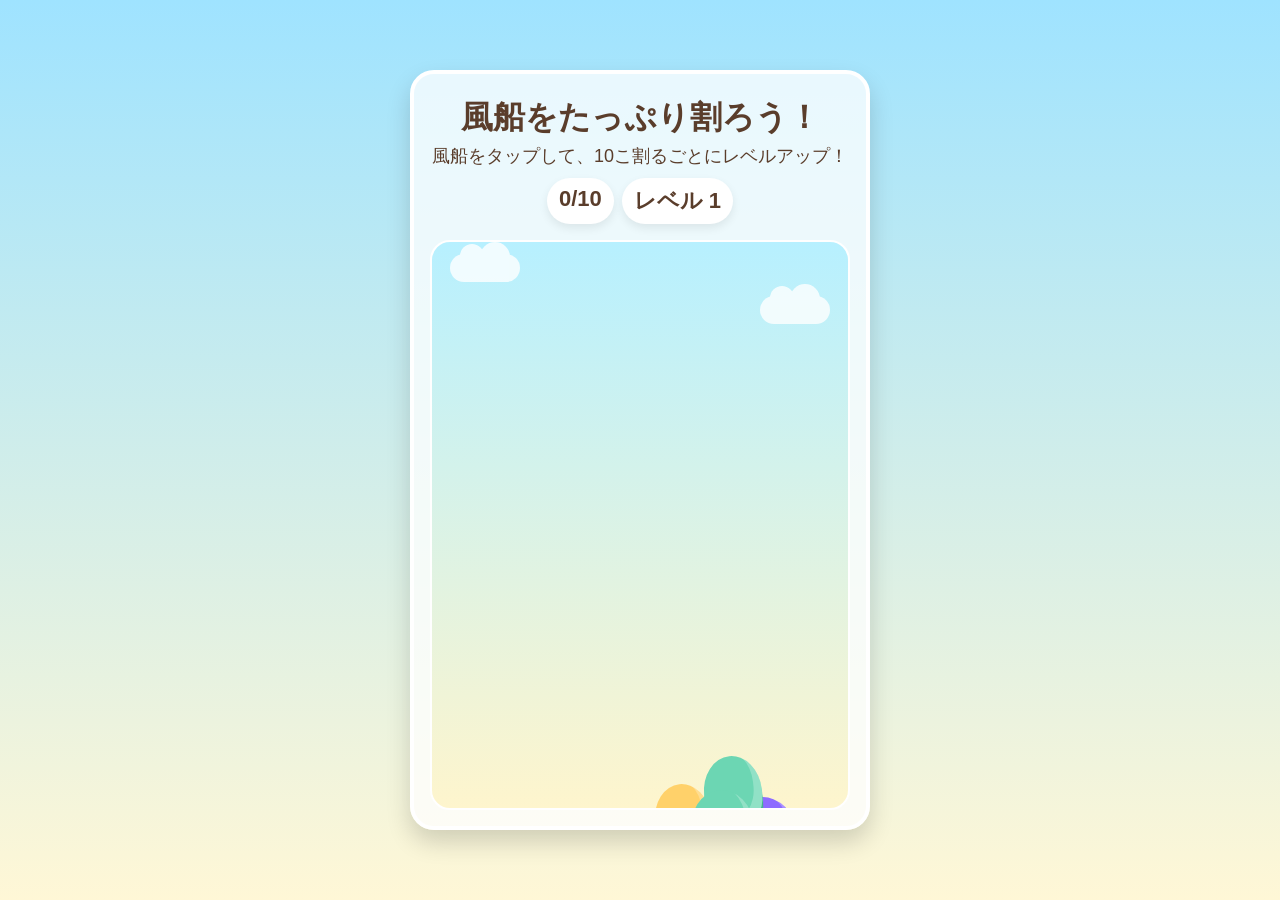
==== index.html @ bd90413d "Release v1.0" ====
<!DOCTYPE html>
<html lang="ja">
  <head>
    <meta charset="UTF-8" />
    <meta name="viewport" content="width=device-width, initial-scale=1.0, maximum-scale=1.0, user-scalable=no" />
    <title>ふわふわ風船ゲーム</title>
    <style>
      :root {
        --bg: #fff7d6;
        --sky: #9fe3ff;
        --balloon: #ff6b6b;
        --balloon-shadow: #ff4d4d;
        --text: #5a3d2b;
      }

      * {
        box-sizing: border-box;
        -webkit-tap-highlight-color: transparent;
      }

      body {
        margin: 0;
        font-family: "Yomogi", "Comic Sans MS", "Trebuchet MS", sans-serif;
        background: linear-gradient(180deg, var(--sky) 0%, var(--bg) 100%);
        color: var(--text);
        min-height: 100vh;
        display: flex;
        justify-content: center;
        align-items: center;
        padding: 16px;
        touch-action: manipulation;
        user-select: none;
      }

      .game {
        width: min(100%, 460px);
        height: min(92vh, 760px);
        background: rgba(255, 255, 255, 0.75);
        border: 4px solid #fff;
        border-radius: 24px;
        box-shadow: 0 12px 24px rgba(0, 0, 0, 0.16);
        padding: 16px;
        display: flex;
        flex-direction: column;
        position: relative;
        overflow: hidden;
      }

      .header {
        text-align: center;
      }

      .header h1 {
        margin: 6px 0 4px;
        font-size: clamp(24px, 5vw, 32px);
      }

      .header p {
        margin: 0;
        font-size: clamp(14px, 3.5vw, 18px);
      }

      .hud {
        display: flex;
        justify-content: center;
        gap: 8px;
        flex-wrap: wrap;
        margin: 10px 0 8px;
      }

      .badge {
        font-size: clamp(16px, 3.8vw, 22px);
        font-weight: 700;
        background: #fff;
        border-radius: 999px;
        padding: 8px 12px;
        display: inline-block;
        box-shadow: 0 4px 10px rgba(0, 0, 0, 0.08);
      }

      .stage {
        flex: 1;
        position: relative;
        border-radius: 20px;
        overflow: hidden;
        background: linear-gradient(180deg, #b7f0ff 0%, #fef5cd 100%);
        margin-top: 8px;
        border: 2px solid #fff;
      }

      .cloud {
        position: absolute;
        top: 12px;
        width: 70px;
        height: 28px;
        background: white;
        border-radius: 999px;
        opacity: 0.8;
      }

      .cloud::before,
      .cloud::after {
        content: "";
        position: absolute;
        background: white;
        border-radius: 50%;
      }

      .cloud::before {
        width: 24px;
        height: 24px;
        left: 10px;
        top: -10px;
      }

      .cloud::after {
        width: 30px;
        height: 30px;
        right: 10px;
        top: -12px;
      }

      .cloud.left {
        left: 18px;
      }

      .cloud.right {
        right: 18px;
        top: 54px;
      }

      .balloon {
        position: absolute;
        width: clamp(56px, 14vw, 90px);
        height: clamp(72px, 18vw, 112px);
        border: none;
        background: transparent;
        padding: 0;
        cursor: pointer;
        transition: transform 0.15s ease;
        animation: bob 1.8s ease-in-out infinite;
        will-change: transform;
        touch-action: manipulation;
        -webkit-tap-highlight-color: transparent;
        user-select: none;
      }

      .balloon span {
        pointer-events: none;
      }

      .balloon:active {
        transform: scale(0.94);
      }

      .balloon .body {
        position: absolute;
        inset: 0;
        background: var(--balloon);
        border-radius: 50% 50% 45% 45%;
        box-shadow: inset -8px -8px 0 rgba(255, 255, 255, 0.25), 0 8px 0 var(--balloon-shadow);
        transform: rotate(-6deg);
      }

      .balloon .tail {
        position: absolute;
        left: 50%;
        bottom: -8px;
        width: 4px;
        height: 26px;
        background: #d45b5b;
        transform: translateX(-50%);
      }

      .balloon .knot {
        position: absolute;
        left: 50%;
        bottom: -16px;
        width: 12px;
        height: 12px;
        background: #d45b5b;
        border-radius: 50%;
        transform: translateX(-50%);
      }

      .balloon.popped {
        animation: none;
        pointer-events: none;
      }

      .balloon.popped .body {
        background: #ffd4d4;
        box-shadow: inset 0 0 0 rgba(255, 255, 255, 0.25);
        transform: scale(0.8) rotate(12deg);
      }

      .balloon.popped .tail,
      .balloon.popped .knot {
        opacity: 0;
      }

      .stars {
        position: absolute;
        inset: 0;
        pointer-events: none;
        z-index: 3;
      }

      .star {
        position: absolute;
        width: 10px;
        height: 10px;
        background: #ffd54f;
        clip-path: polygon(50% 0%, 61% 35%, 100% 50%, 61% 65%, 50% 100%, 39% 65%, 0% 50%, 39% 35%);
        animation: burst 0.7s ease-out forwards;
        opacity: 0;
        box-shadow: 0 0 10px #ffd54f;
      }

      .level-notice {
        position: absolute;
        top: 12px;
        left: 50%;
        transform: translateX(-50%);
        padding: 8px 14px;
        border-radius: 999px;
        background: rgba(255, 255, 255, 0.95);
        border: 3px solid #ff9f1c;
        color: #5a3d2b;
        font-weight: 700;
        opacity: 0;
        pointer-events: none;
        transition: opacity 0.25s ease;
        z-index: 4;
      }

      .level-notice.show {
        opacity: 1;
      }

      .ghost-overlay {
        position: absolute;
        inset: 0;
        background: rgba(0, 0, 0, 0.5);
        display: flex;
        justify-content: center;
        align-items: center;
        opacity: 0;
        pointer-events: none;
        transition: opacity 0.25s ease;
        z-index: 5;
      }

      .ghost-overlay.show {
        opacity: 1;
      }

      .ghost-icon {
        font-size: clamp(80px, 18vw, 160px);
        filter: drop-shadow(0 0 20px rgba(255, 255, 255, 0.85));
      }

      .gameover-overlay {
        position: absolute;
        inset: 0;
        background: rgba(0, 0, 0, 0.7);
        display: flex;
        justify-content: center;
        align-items: center;
        opacity: 0;
        pointer-events: none;
        transition: opacity 0.25s ease;
        z-index: 6;
      }

      .gameover-overlay.show {
        opacity: 1;
        pointer-events: all;
      }

      .gameover-box {
        background: #fff;
        border-radius: 24px;
        box-shadow: 0 10px 24px rgba(0, 0, 0, 0.18);
        padding: 24px 28px;
        text-align: center;
        max-width: 280px;
        animation: popIn 0.35s ease-out;
      }

      .gameover-box h2 {
        margin: 0 0 10px;
        font-size: clamp(24px, 5vw, 30px);
      }

      .gameover-box p {
        margin: 0 0 18px;
        font-size: clamp(16px, 3.5vw, 18px);
      }

      .gameover-overlay.show .gameover-box {
        animation: pulseGlow 1s ease-in-out infinite alternate;
      }

      @keyframes popIn {
        from { transform: scale(0.8); opacity: 0; }
        to { transform: scale(1); opacity: 1; }
      }

      @keyframes pulseGlow {
        from { box-shadow: 0 10px 24px rgba(0, 0, 0, 0.18); }
        to { box-shadow: 0 14px 34px rgba(255, 120, 120, 0.35); }
      }

      .gameover-box h2 {
        margin: 0 0 10px;
        font-size: clamp(24px, 5vw, 30px);
      }

      .gameover-box p {
        margin: 0 0 18px;
        font-size: clamp(16px, 3.5vw, 18px);
      }

      .balloon {
        z-index: 2;
      }

      @keyframes bob {
        0%, 100% { transform: translateY(0px); }
        50% { transform: translateY(-8px); }
      }

      @keyframes burst {
        0% { opacity: 1; transform: scale(0.4) translate(0, 0); }
        100% { opacity: 0; transform: scale(1.2) translate(var(--x), var(--y)); }
      }

      @media (max-width: 480px) {
        .game {
          height: 100vh;
          border-radius: 0;
          border-width: 0;
          padding: 12px;
        }

        .stage {
          border-radius: 16px;
        }
      }
    </style>
  </head>
  <body>
    <div class="game">
      <div class="header">
        <h1>風船をたっぷり割ろう！</h1>
        <p>風船をタップして、10こ割るごとにレベルアップ！</p>
        <div class="hud">
          <div class="badge" id="counter">0/10</div>
          <div class="badge" id="level">レベル 1</div>
        </div>
      </div>

      <div class="stage" id="stage">
        <div class="cloud left"></div>
        <div class="cloud right"></div>
        <div class="stars" id="stars"></div>
        <div class="ghost-overlay" id="ghostOverlay">
          <div class="ghost-icon">👻</div>
        </div>
        <div class="gameover-overlay" id="gameoverOverlay">
          <div class="gameover-box">
            <h2>残念！</h2>
            <p>またチャレンジしてね★</p>
            <button class="retry" id="retry">最初から</button>
          </div>
        </div>
        <div class="level-notice" id="levelNotice">レベルアップ！</div>
      </div>
    </div>

    <script>
      const stage = document.getElementById("stage");
      const starsBox = document.getElementById("stars");
      const counter = document.getElementById("counter");
      const levelDisplay = document.getElementById("level");
      const levelNotice = document.getElementById("levelNotice");
      const ghostOverlay = document.getElementById("ghostOverlay");
      const gameoverOverlay = document.getElementById("gameoverOverlay");
      const retryButton = document.getElementById("retry");

      const popGoal = 10;
      let poppedCount = 0;
      let ghostPops = 0;
      let level = 1;
      let balloons = [];
      let animationFrameId = null;
      let lastTime = 0;
      let gameOver = false;
      let audioContext = null;
      const balloonColors = [
        { body: "#ff6b6b", shadow: "#ff4d4d", tail: "#d45b5b" },
        { body: "#6ec1ff", shadow: "#4a9fe7", tail: "#397acc" },
        { body: "#ffd16a", shadow: "#f4b749", tail: "#d8972d" },
        { body: "#8d6cff", shadow: "#744be6", tail: "#5d38b4" },
        { body: "#6cd6b3", shadow: "#44b48f", tail: "#2a8b74" },
        { body: "#ff91d3", shadow: "#f56fb6", tail: "#d34b8d" },
        { body: "#333333", shadow: "#000000", tail: "#333333", ghost: true },
      ];

      function showLevelNotice(text) {
        levelNotice.textContent = text;
        levelNotice.classList.add("show");
        clearTimeout(levelNotice.timeoutId);
        levelNotice.timeoutId = setTimeout(() => {
          levelNotice.classList.remove("show");
        }, 900);
      }

      function createBalloon() {
        const button = document.createElement("button");
        button.className = "balloon";
        button.type = "button";

        const size = 56 + Math.random() * 34;
        const stageWidth = Math.max(120, stage.clientWidth - 24);
        const x = 8 + Math.random() * Math.max(1, stageWidth - size - 16);
        const y = stage.clientHeight + 20 + Math.random() * 60;
        const speed = 70 + (level - 1) * 18 + Math.random() * 10;
        const color = balloonColors[Math.floor(Math.random() * balloonColors.length)];

        button.style.left = `${x}px`;
        button.style.top = `${y}px`;
        button.style.width = `${size}px`;
        button.style.height = `${size * 1.25}px`;
        button.innerHTML = `<span class="body"></span><span class="tail"></span><span class="knot"></span>`;

        const body = button.querySelector(".body");
        const tail = button.querySelector(".tail");
        const knot = button.querySelector(".knot");
        if (body) {
          body.style.background = color.body;
          body.style.boxShadow = `inset -8px -8px 0 rgba(255, 255, 255, 0.25), 0 8px 0 ${color.shadow}`;
        }
        if (tail) {
          tail.style.background = color.tail;
        }
        if (knot) {
          knot.style.background = color.tail;
        }

        const popHandler = (event) => {
          event.preventDefault();
          event.stopPropagation();
          popBalloon(button, Boolean(color.ghost));
        };

        button.addEventListener("pointerdown", popHandler, { passive: false });

        balloons.push({ element: button, y, speed, size });
        stage.appendChild(button);
      }

      function removeBalloon(button) {
        balloons = balloons.filter((item) => item.element !== button);
      }

      function showGhostOverlay() {
        ghostOverlay.classList.add("show");
        clearTimeout(ghostOverlay.timeoutId);
        ghostOverlay.timeoutId = setTimeout(() => {
          ghostOverlay.classList.remove("show");
        }, 900);
      }

      function showGameOver() {
        gameOver = true;
        gameoverOverlay.classList.add("show");
        playGameOverMusic().catch(() => {
          console.warn("Game over audio failed to play.");
        });
      }

      function hideGameOver() {
        gameOver = false;
        gameoverOverlay.classList.remove("show");
      }

      function popBalloon(button, isGhost) {
        if (gameOver || button.classList.contains("popped")) return;

        button.classList.add("popped");
        poppedCount += 1;
        counter.textContent = `${poppedCount}/${popGoal}`;

        if (isGhost) {
          ghostPops += 1;
          showGhostOverlay();
          if (ghostPops >= 3) {
            showGameOver();
          }
        }

        burstStars(button);

        if (!gameOver && poppedCount >= popGoal) {
          level += 1;
          poppedCount = 0;
          counter.textContent = `0/${popGoal}`;
          levelDisplay.textContent = `レベル ${level}`;
          showLevelNotice(`レベル ${level}!`);
        }

        setTimeout(() => {
          if (button.parentNode) {
            button.remove();
          }
          removeBalloon(button);
          if (!gameOver) {
            createBalloon();
          }
        }, 180);
      }

      function burstStars(button) {
        const rect = button.getBoundingClientRect();
        const stageRect = stage.getBoundingClientRect();
        const centerX = rect.left - stageRect.left + rect.width / 2;
        const centerY = rect.top - stageRect.top + rect.height / 2;

        for (let i = 0; i < 12; i += 1) {
          const star = document.createElement("span");
          star.className = "star";
          const angle = (i / 12) * Math.PI * 2;
          const distance = 35 + Math.random() * 30;
          star.style.left = `${centerX}px`;
          star.style.top = `${centerY}px`;
          star.style.setProperty("--x", `${Math.cos(angle) * distance}px`);
          star.style.setProperty("--y", `${Math.sin(angle) * distance}px`);
          starsBox.appendChild(star);

          setTimeout(() => star.remove(), 700);
        }
      }

      async function playGameOverMusic() {
        const AudioContext = window.AudioContext || window.webkitAudioContext;
        if (!AudioContext) return;

        if (!audioContext) {
          audioContext = new AudioContext();
        }
        if (audioContext.state === "suspended") {
          try {
            await audioContext.resume();
          } catch (error) {
            return;
          }
        }

        const now = audioContext.currentTime;
        const notes = [220, 196, 174, 164];
        const gain = audioContext.createGain();
        gain.gain.setValueAtTime(0.03, now);
        gain.connect(audioContext.destination);

        notes.forEach((freq, index) => {
          const osc = audioContext.createOscillator();
          osc.type = index % 2 === 0 ? "triangle" : "sine";
          osc.frequency.setValueAtTime(freq, now + index * 0.18);
          osc.connect(gain);
          osc.start(now + index * 0.18);
          osc.stop(now + index * 0.18 + 0.32);
        });

        gain.gain.setValueAtTime(0.03, now);
        gain.gain.exponentialRampToValueAtTime(0.0001, now + 1.1);
      }

      function animate(time) {
        if (!lastTime) {
          lastTime = time;
        }
        const delta = Math.min((time - lastTime) / 1000, 0.03);
        lastTime = time;

        balloons.forEach((balloon) => {
          balloon.y -= balloon.speed * delta;
          balloon.element.style.top = `${balloon.y}px`;

          if (balloon.y + balloon.size < -40) {
            if (balloon.element.parentNode) {
              balloon.element.remove();
            }
            removeBalloon(balloon.element);
            createBalloon();
          }
        });

        animationFrameId = window.requestAnimationFrame(animate);
      }

      function resetGame() {
        poppedCount = 0;
        ghostPops = 0;
        level = 1;
        gameOver = false;
        counter.textContent = `0/${popGoal}`;
        levelDisplay.textContent = "レベル 1";
        starsBox.innerHTML = "";
        hideGameOver();
        balloons.forEach((balloon) => balloon.element.remove());
        balloons = [];
        if (animationFrameId) {
          window.cancelAnimationFrame(animationFrameId);
        }
        lastTime = 0;
        for (let i = 0; i < 4; i += 1) {
          createBalloon();
        }
        animationFrameId = window.requestAnimationFrame(animate);
      }

      retryButton.addEventListener("click", resetGame);
      resetGame();
    </script>
  </body>
</html>
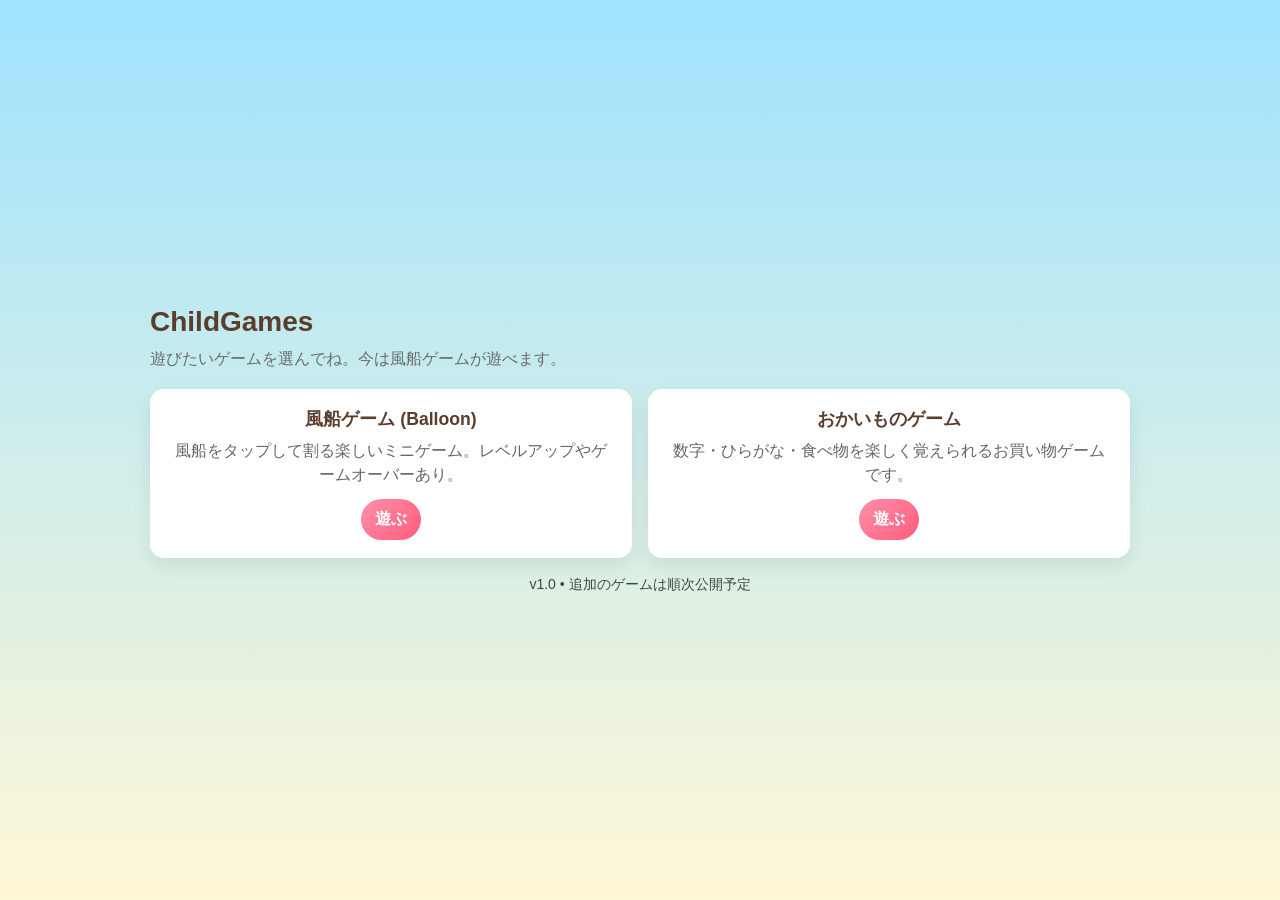
==== commit 452aa8b0: "Save current working state" ====
--- a/index.html
+++ b/index.html
@@ -1,628 +1,125 @@
 <!DOCTYPE html>
 <html lang="ja">
   <head>
-    <meta charset="UTF-8" />
+    <meta charset="utf-8" />
     <meta name="viewport" content="width=device-width, initial-scale=1.0, maximum-scale=1.0, user-scalable=no" />
-    <title>ふわふわ風船ゲーム</title>
+    <title>ChildGames - ゲームを選ぶ</title>
     <style>
       :root {
         --bg: #fff7d6;
-        --sky: #9fe3ff;
-        --balloon: #ff6b6b;
-        --balloon-shadow: #ff4d4d;
+        --accent: #ff8fab;
+        --muted: #6b6b6b;
         --text: #5a3d2b;
       }
 
       * {
         box-sizing: border-box;
-        -webkit-tap-highlight-color: transparent;
       }
 
       body {
         margin: 0;
-        font-family: "Yomogi", "Comic Sans MS", "Trebuchet MS", sans-serif;
-        background: linear-gradient(180deg, var(--sky) 0%, var(--bg) 100%);
-        color: var(--text);
+        font-family: Arial, Helvetica, sans-serif;
+        background: linear-gradient(180deg, #9fe3ff 0%, var(--bg) 100%);
         min-height: 100vh;
         display: flex;
+        align-items: center;
         justify-content: center;
-        align-items: center;
-        padding: 16px;
-        touch-action: manipulation;
-        user-select: none;
+        padding: 24px;
+        color: var(--text);
       }
 
-      .game {
-        width: min(100%, 460px);
-        height: min(92vh, 760px);
-        background: rgba(255, 255, 255, 0.75);
-        border: 4px solid #fff;
-        border-radius: 24px;
-        box-shadow: 0 12px 24px rgba(0, 0, 0, 0.16);
-        padding: 16px;
-        display: flex;
-        flex-direction: column;
-        position: relative;
-        overflow: hidden;
+      .wrap {
+        width: min(980px, 100%);
+        max-width: 980px;
       }
 
-      .header {
+      header {
+        display: flex;
+        align-items: center;
+        gap: 12px;
+      }
+
+      h1 {
+        margin: 0;
+        font-size: clamp(20px, 4vw, 28px);
+      }
+
+      .lead {
+        margin: 8px 0 18px;
+        color: var(--muted);
+        line-height: 1.6;
+      }
+
+      .grid {
+        display: grid;
+        grid-template-columns: repeat(auto-fit, minmax(220px, 1fr));
+        gap: 16px;
+      }
+
+      .card {
+        background: #fff;
+        border-radius: 14px;
+        padding: 18px;
+        box-shadow: 0 8px 20px rgba(0, 0, 0, 0.08);
         text-align: center;
       }
 
-      .header h1 {
-        margin: 6px 0 4px;
-        font-size: clamp(24px, 5vw, 32px);
+      .card h3 {
+        margin: 0 0 8px;
+        font-size: 1.1rem;
       }
 
-      .header p {
-        margin: 0;
-        font-size: clamp(14px, 3.5vw, 18px);
+      .card p {
+        margin: 0 0 12px;
+        color: #666;
+        line-height: 1.5;
       }
 
-      .hud {
-        display: flex;
-        justify-content: center;
-        gap: 8px;
-        flex-wrap: wrap;
-        margin: 10px 0 8px;
+      .btn {
+        display: inline-block;
+        padding: 10px 14px;
+        border-radius: 999px;
+        background: linear-gradient(135deg, var(--accent), #ff5d7a);
+        color: #fff;
+        text-decoration: none;
+        font-weight: 700;
       }
 
-      .badge {
-        font-size: clamp(16px, 3.8vw, 22px);
-        font-weight: 700;
-        background: #fff;
-        border-radius: 999px;
-        padding: 8px 12px;
-        display: inline-block;
-        box-shadow: 0 4px 10px rgba(0, 0, 0, 0.08);
+      .disabled {
+        opacity: 0.6;
+        cursor: default;
       }
 
-      .stage {
-        flex: 1;
-        position: relative;
-        border-radius: 20px;
-        overflow: hidden;
-        background: linear-gradient(180deg, #b7f0ff 0%, #fef5cd 100%);
-        margin-top: 8px;
-        border: 2px solid #fff;
-      }
-
-      .cloud {
-        position: absolute;
-        top: 12px;
-        width: 70px;
-        height: 28px;
-        background: white;
-        border-radius: 999px;
-        opacity: 0.8;
-      }
-
-      .cloud::before,
-      .cloud::after {
-        content: "";
-        position: absolute;
-        background: white;
-        border-radius: 50%;
-      }
-
-      .cloud::before {
-        width: 24px;
-        height: 24px;
-        left: 10px;
-        top: -10px;
-      }
-
-      .cloud::after {
-        width: 30px;
-        height: 30px;
-        right: 10px;
-        top: -12px;
-      }
-
-      .cloud.left {
-        left: 18px;
-      }
-
-      .cloud.right {
-        right: 18px;
-        top: 54px;
-      }
-
-      .balloon {
-        position: absolute;
-        width: clamp(56px, 14vw, 90px);
-        height: clamp(72px, 18vw, 112px);
-        border: none;
-        background: transparent;
-        padding: 0;
-        cursor: pointer;
-        transition: transform 0.15s ease;
-        animation: bob 1.8s ease-in-out infinite;
-        will-change: transform;
-        touch-action: manipulation;
-        -webkit-tap-highlight-color: transparent;
-        user-select: none;
-      }
-
-      .balloon span {
-        pointer-events: none;
-      }
-
-      .balloon:active {
-        transform: scale(0.94);
-      }
-
-      .balloon .body {
-        position: absolute;
-        inset: 0;
-        background: var(--balloon);
-        border-radius: 50% 50% 45% 45%;
-        box-shadow: inset -8px -8px 0 rgba(255, 255, 255, 0.25), 0 8px 0 var(--balloon-shadow);
-        transform: rotate(-6deg);
-      }
-
-      .balloon .tail {
-        position: absolute;
-        left: 50%;
-        bottom: -8px;
-        width: 4px;
-        height: 26px;
-        background: #d45b5b;
-        transform: translateX(-50%);
-      }
-
-      .balloon .knot {
-        position: absolute;
-        left: 50%;
-        bottom: -16px;
-        width: 12px;
-        height: 12px;
-        background: #d45b5b;
-        border-radius: 50%;
-        transform: translateX(-50%);
-      }
-
-      .balloon.popped {
-        animation: none;
-        pointer-events: none;
-      }
-
-      .balloon.popped .body {
-        background: #ffd4d4;
-        box-shadow: inset 0 0 0 rgba(255, 255, 255, 0.25);
-        transform: scale(0.8) rotate(12deg);
-      }
-
-      .balloon.popped .tail,
-      .balloon.popped .knot {
-        opacity: 0;
-      }
-
-      .stars {
-        position: absolute;
-        inset: 0;
-        pointer-events: none;
-        z-index: 3;
-      }
-
-      .star {
-        position: absolute;
-        width: 10px;
-        height: 10px;
-        background: #ffd54f;
-        clip-path: polygon(50% 0%, 61% 35%, 100% 50%, 61% 65%, 50% 100%, 39% 65%, 0% 50%, 39% 35%);
-        animation: burst 0.7s ease-out forwards;
-        opacity: 0;
-        box-shadow: 0 0 10px #ffd54f;
-      }
-
-      .level-notice {
-        position: absolute;
-        top: 12px;
-        left: 50%;
-        transform: translateX(-50%);
-        padding: 8px 14px;
-        border-radius: 999px;
-        background: rgba(255, 255, 255, 0.95);
-        border: 3px solid #ff9f1c;
-        color: #5a3d2b;
-        font-weight: 700;
-        opacity: 0;
-        pointer-events: none;
-        transition: opacity 0.25s ease;
-        z-index: 4;
-      }
-
-      .level-notice.show {
-        opacity: 1;
-      }
-
-      .ghost-overlay {
-        position: absolute;
-        inset: 0;
-        background: rgba(0, 0, 0, 0.5);
-        display: flex;
-        justify-content: center;
-        align-items: center;
-        opacity: 0;
-        pointer-events: none;
-        transition: opacity 0.25s ease;
-        z-index: 5;
-      }
-
-      .ghost-overlay.show {
-        opacity: 1;
-      }
-
-      .ghost-icon {
-        font-size: clamp(80px, 18vw, 160px);
-        filter: drop-shadow(0 0 20px rgba(255, 255, 255, 0.85));
-      }
-
-      .gameover-overlay {
-        position: absolute;
-        inset: 0;
-        background: rgba(0, 0, 0, 0.7);
-        display: flex;
-        justify-content: center;
-        align-items: center;
-        opacity: 0;
-        pointer-events: none;
-        transition: opacity 0.25s ease;
-        z-index: 6;
-      }
-
-      .gameover-overlay.show {
-        opacity: 1;
-        pointer-events: all;
-      }
-
-      .gameover-box {
-        background: #fff;
-        border-radius: 24px;
-        box-shadow: 0 10px 24px rgba(0, 0, 0, 0.18);
-        padding: 24px 28px;
+      footer {
+        margin-top: 18px;
         text-align: center;
-        max-width: 280px;
-        animation: popIn 0.35s ease-out;
-      }
-
-      .gameover-box h2 {
-        margin: 0 0 10px;
-        font-size: clamp(24px, 5vw, 30px);
-      }
-
-      .gameover-box p {
-        margin: 0 0 18px;
-        font-size: clamp(16px, 3.5vw, 18px);
-      }
-
-      .gameover-overlay.show .gameover-box {
-        animation: pulseGlow 1s ease-in-out infinite alternate;
-      }
-
-      @keyframes popIn {
-        from { transform: scale(0.8); opacity: 0; }
-        to { transform: scale(1); opacity: 1; }
-      }
-
-      @keyframes pulseGlow {
-        from { box-shadow: 0 10px 24px rgba(0, 0, 0, 0.18); }
-        to { box-shadow: 0 14px 34px rgba(255, 120, 120, 0.35); }
-      }
-
-      .gameover-box h2 {
-        margin: 0 0 10px;
-        font-size: clamp(24px, 5vw, 30px);
-      }
-
-      .gameover-box p {
-        margin: 0 0 18px;
-        font-size: clamp(16px, 3.5vw, 18px);
-      }
-
-      .balloon {
-        z-index: 2;
-      }
-
-      @keyframes bob {
-        0%, 100% { transform: translateY(0px); }
-        50% { transform: translateY(-8px); }
-      }
-
-      @keyframes burst {
-        0% { opacity: 1; transform: scale(0.4) translate(0, 0); }
-        100% { opacity: 0; transform: scale(1.2) translate(var(--x), var(--y)); }
-      }
-
-      @media (max-width: 480px) {
-        .game {
-          height: 100vh;
-          border-radius: 0;
-          border-width: 0;
-          padding: 12px;
-        }
-
-        .stage {
-          border-radius: 16px;
-        }
+        color: #444;
+        font-size: 14px;
       }
     </style>
   </head>
   <body>
-    <div class="game">
-      <div class="header">
-        <h1>風船をたっぷり割ろう！</h1>
-        <p>風船をタップして、10こ割るごとにレベルアップ！</p>
-        <div class="hud">
-          <div class="badge" id="counter">0/10</div>
-          <div class="badge" id="level">レベル 1</div>
+    <div class="wrap">
+      <header>
+        <h1>ChildGames</h1>
+      </header>
+      <p class="lead">遊びたいゲームを選んでね。今は風船ゲームが遊べます。</p>
+
+      <div class="grid">
+        <div class="card">
+          <h3>風船ゲーム (Balloon)</h3>
+          <p>風船をタップして割る楽しいミニゲーム。レベルアップやゲームオーバーあり。</p>
+          <a class="btn" href="games/balloon.html">遊ぶ</a>
+        </div>
+
+        <div class="card">
+          <h3>おかいものゲーム</h3>
+          <p>数字・ひらがな・食べ物を楽しく覚えられるお買い物ゲームです。</p>
+          <a class="btn" href="games/shopping.html">遊ぶ</a>
         </div>
       </div>
 
-      <div class="stage" id="stage">
-        <div class="cloud left"></div>
-        <div class="cloud right"></div>
-        <div class="stars" id="stars"></div>
-        <div class="ghost-overlay" id="ghostOverlay">
-          <div class="ghost-icon">👻</div>
-        </div>
-        <div class="gameover-overlay" id="gameoverOverlay">
-          <div class="gameover-box">
-            <h2>残念！</h2>
-            <p>またチャレンジしてね★</p>
-            <button class="retry" id="retry">最初から</button>
-          </div>
-        </div>
-        <div class="level-notice" id="levelNotice">レベルアップ！</div>
-      </div>
+      <footer>v1.0 • 追加のゲームは順次公開予定</footer>
     </div>
-
-    <script>
-      const stage = document.getElementById("stage");
-      const starsBox = document.getElementById("stars");
-      const counter = document.getElementById("counter");
-      const levelDisplay = document.getElementById("level");
-      const levelNotice = document.getElementById("levelNotice");
-      const ghostOverlay = document.getElementById("ghostOverlay");
-      const gameoverOverlay = document.getElementById("gameoverOverlay");
-      const retryButton = document.getElementById("retry");
-
-      const popGoal = 10;
-      let poppedCount = 0;
-      let ghostPops = 0;
-      let level = 1;
-      let balloons = [];
-      let animationFrameId = null;
-      let lastTime = 0;
-      let gameOver = false;
-      let audioContext = null;
-      const balloonColors = [
-        { body: "#ff6b6b", shadow: "#ff4d4d", tail: "#d45b5b" },
-        { body: "#6ec1ff", shadow: "#4a9fe7", tail: "#397acc" },
-        { body: "#ffd16a", shadow: "#f4b749", tail: "#d8972d" },
-        { body: "#8d6cff", shadow: "#744be6", tail: "#5d38b4" },
-        { body: "#6cd6b3", shadow: "#44b48f", tail: "#2a8b74" },
-        { body: "#ff91d3", shadow: "#f56fb6", tail: "#d34b8d" },
-        { body: "#333333", shadow: "#000000", tail: "#333333", ghost: true },
-      ];
-
-      function showLevelNotice(text) {
-        levelNotice.textContent = text;
-        levelNotice.classList.add("show");
-        clearTimeout(levelNotice.timeoutId);
-        levelNotice.timeoutId = setTimeout(() => {
-          levelNotice.classList.remove("show");
-        }, 900);
-      }
-
-      function createBalloon() {
-        const button = document.createElement("button");
-        button.className = "balloon";
-        button.type = "button";
-
-        const size = 56 + Math.random() * 34;
-        const stageWidth = Math.max(120, stage.clientWidth - 24);
-        const x = 8 + Math.random() * Math.max(1, stageWidth - size - 16);
-        const y = stage.clientHeight + 20 + Math.random() * 60;
-        const speed = 70 + (level - 1) * 18 + Math.random() * 10;
-        const color = balloonColors[Math.floor(Math.random() * balloonColors.length)];
-
-        button.style.left = `${x}px`;
-        button.style.top = `${y}px`;
-        button.style.width = `${size}px`;
-        button.style.height = `${size * 1.25}px`;
-        button.innerHTML = `<span class="body"></span><span class="tail"></span><span class="knot"></span>`;
-
-        const body = button.querySelector(".body");
-        const tail = button.querySelector(".tail");
-        const knot = button.querySelector(".knot");
-        if (body) {
-          body.style.background = color.body;
-          body.style.boxShadow = `inset -8px -8px 0 rgba(255, 255, 255, 0.25), 0 8px 0 ${color.shadow}`;
-        }
-        if (tail) {
-          tail.style.background = color.tail;
-        }
-        if (knot) {
-          knot.style.background = color.tail;
-        }
-
-        const popHandler = (event) => {
-          event.preventDefault();
-          event.stopPropagation();
-          popBalloon(button, Boolean(color.ghost));
-        };
-
-        button.addEventListener("pointerdown", popHandler, { passive: false });
-
-        balloons.push({ element: button, y, speed, size });
-        stage.appendChild(button);
-      }
-
-      function removeBalloon(button) {
-        balloons = balloons.filter((item) => item.element !== button);
-      }
-
-      function showGhostOverlay() {
-        ghostOverlay.classList.add("show");
-        clearTimeout(ghostOverlay.timeoutId);
-        ghostOverlay.timeoutId = setTimeout(() => {
-          ghostOverlay.classList.remove("show");
-        }, 900);
-      }
-
-      function showGameOver() {
-        gameOver = true;
-        gameoverOverlay.classList.add("show");
-        playGameOverMusic().catch(() => {
-          console.warn("Game over audio failed to play.");
-        });
-      }
-
-      function hideGameOver() {
-        gameOver = false;
-        gameoverOverlay.classList.remove("show");
-      }
-
-      function popBalloon(button, isGhost) {
-        if (gameOver || button.classList.contains("popped")) return;
-
-        button.classList.add("popped");
-        poppedCount += 1;
-        counter.textContent = `${poppedCount}/${popGoal}`;
-
-        if (isGhost) {
-          ghostPops += 1;
-          showGhostOverlay();
-          if (ghostPops >= 3) {
-            showGameOver();
-          }
-        }
-
-        burstStars(button);
-
-        if (!gameOver && poppedCount >= popGoal) {
-          level += 1;
-          poppedCount = 0;
-          counter.textContent = `0/${popGoal}`;
-          levelDisplay.textContent = `レベル ${level}`;
-          showLevelNotice(`レベル ${level}!`);
-        }
-
-        setTimeout(() => {
-          if (button.parentNode) {
-            button.remove();
-          }
-          removeBalloon(button);
-          if (!gameOver) {
-            createBalloon();
-          }
-        }, 180);
-      }
-
-      function burstStars(button) {
-        const rect = button.getBoundingClientRect();
-        const stageRect = stage.getBoundingClientRect();
-        const centerX = rect.left - stageRect.left + rect.width / 2;
-        const centerY = rect.top - stageRect.top + rect.height / 2;
-
-        for (let i = 0; i < 12; i += 1) {
-          const star = document.createElement("span");
-          star.className = "star";
-          const angle = (i / 12) * Math.PI * 2;
-          const distance = 35 + Math.random() * 30;
-          star.style.left = `${centerX}px`;
-          star.style.top = `${centerY}px`;
-          star.style.setProperty("--x", `${Math.cos(angle) * distance}px`);
-          star.style.setProperty("--y", `${Math.sin(angle) * distance}px`);
-          starsBox.appendChild(star);
-
-          setTimeout(() => star.remove(), 700);
-        }
-      }
-
-      async function playGameOverMusic() {
-        const AudioContext = window.AudioContext || window.webkitAudioContext;
-        if (!AudioContext) return;
-
-        if (!audioContext) {
-          audioContext = new AudioContext();
-        }
-        if (audioContext.state === "suspended") {
-          try {
-            await audioContext.resume();
-          } catch (error) {
-            return;
-          }
-        }
-
-        const now = audioContext.currentTime;
-        const notes = [220, 196, 174, 164];
-        const gain = audioContext.createGain();
-        gain.gain.setValueAtTime(0.03, now);
-        gain.connect(audioContext.destination);
-
-        notes.forEach((freq, index) => {
-          const osc = audioContext.createOscillator();
-          osc.type = index % 2 === 0 ? "triangle" : "sine";
-          osc.frequency.setValueAtTime(freq, now + index * 0.18);
-          osc.connect(gain);
-          osc.start(now + index * 0.18);
-          osc.stop(now + index * 0.18 + 0.32);
-        });
-
-        gain.gain.setValueAtTime(0.03, now);
-        gain.gain.exponentialRampToValueAtTime(0.0001, now + 1.1);
-      }
-
-      function animate(time) {
-        if (!lastTime) {
-          lastTime = time;
-        }
-        const delta = Math.min((time - lastTime) / 1000, 0.03);
-        lastTime = time;
-
-        balloons.forEach((balloon) => {
-          balloon.y -= balloon.speed * delta;
-          balloon.element.style.top = `${balloon.y}px`;
-
-          if (balloon.y + balloon.size < -40) {
-            if (balloon.element.parentNode) {
-              balloon.element.remove();
-            }
-            removeBalloon(balloon.element);
-            createBalloon();
-          }
-        });
-
-        animationFrameId = window.requestAnimationFrame(animate);
-      }
-
-      function resetGame() {
-        poppedCount = 0;
-        ghostPops = 0;
-        level = 1;
-        gameOver = false;
-        counter.textContent = `0/${popGoal}`;
-        levelDisplay.textContent = "レベル 1";
-        starsBox.innerHTML = "";
-        hideGameOver();
-        balloons.forEach((balloon) => balloon.element.remove());
-        balloons = [];
-        if (animationFrameId) {
-          window.cancelAnimationFrame(animationFrameId);
-        }
-        lastTime = 0;
-        for (let i = 0; i < 4; i += 1) {
-          createBalloon();
-        }
-        animationFrameId = window.requestAnimationFrame(animate);
-      }
-
-      retryButton.addEventListener("click", resetGame);
-      resetGame();
-    </script>
   </body>
 </html>
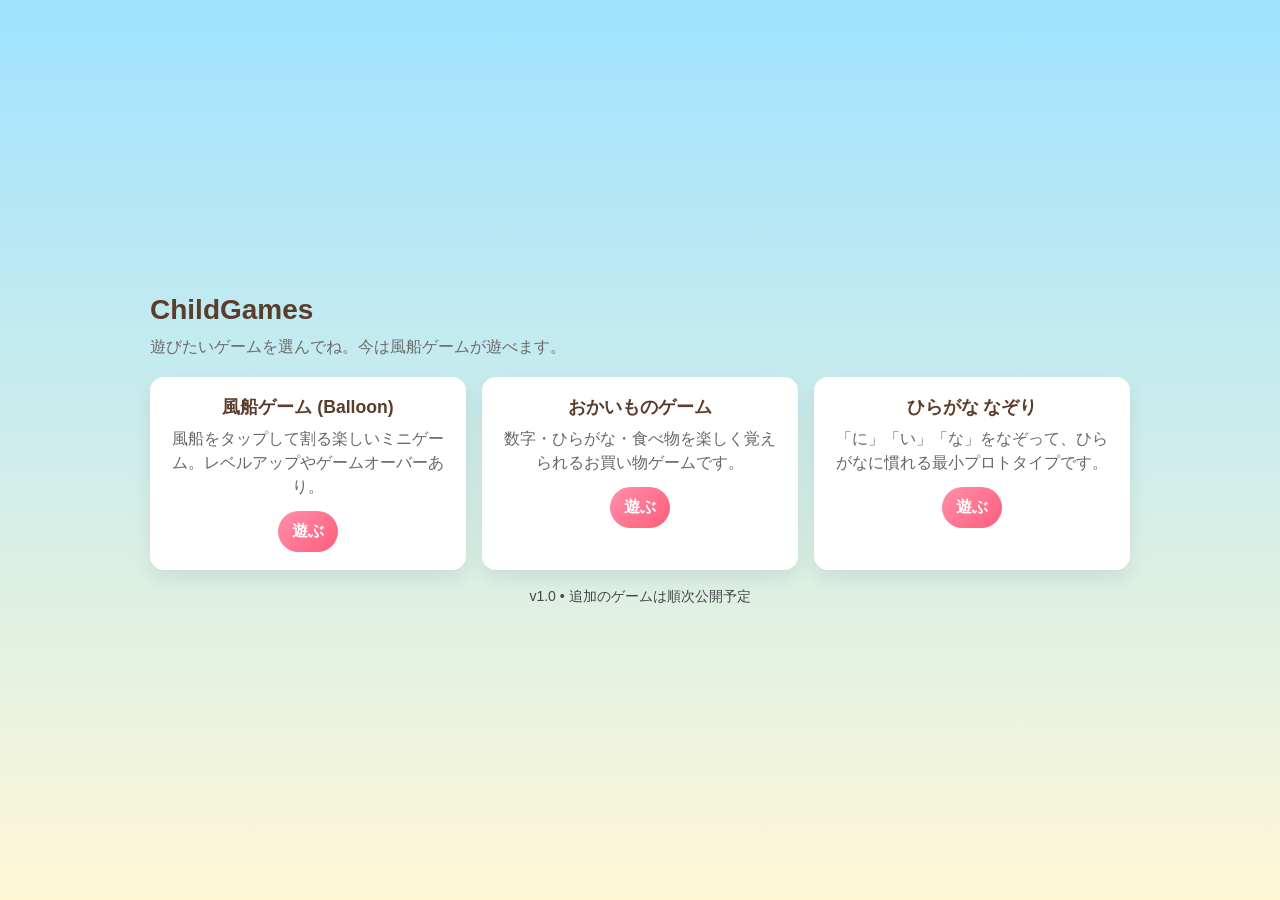
==== commit d1d91065: "Add hiragana tracing game to public site" ====
--- a/index.html
+++ b/index.html
@@ -117,6 +117,12 @@
           <p>数字・ひらがな・食べ物を楽しく覚えられるお買い物ゲームです。</p>
           <a class="btn" href="games/shopping.html">遊ぶ</a>
         </div>
+
+        <div class="card">
+          <h3>ひらがな なぞり</h3>
+          <p>「に」「い」「な」をなぞって、ひらがなに慣れる最小プロトタイプです。</p>
+          <a class="btn" href="games/hiragana.html">遊ぶ</a>
+        </div>
       </div>
 
       <footer>v1.0 • 追加のゲームは順次公開予定</footer>
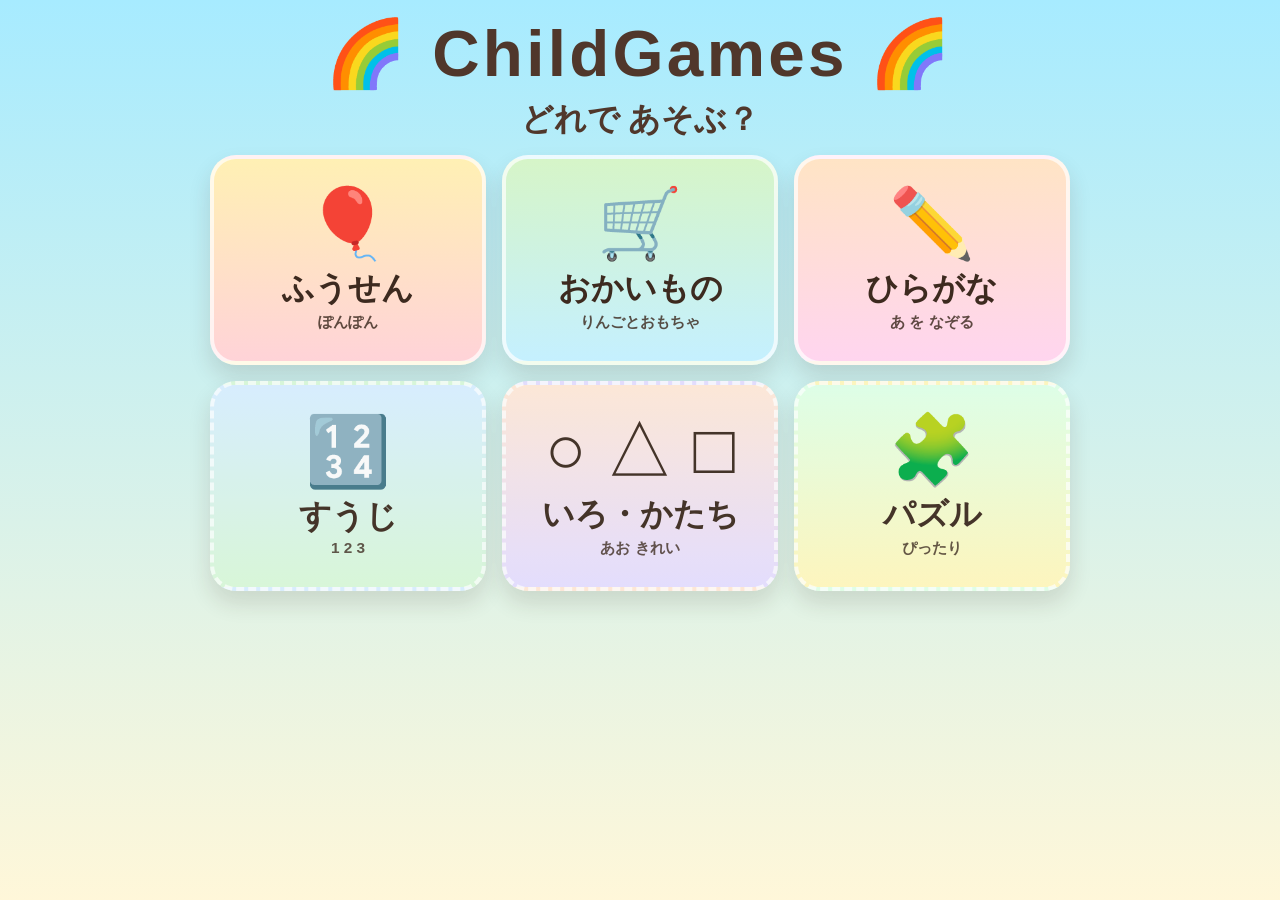
==== commit 8ea05f70: "Update homepage to kid-friendly game selection" ====
--- a/index.html
+++ b/index.html
@@ -6,126 +6,226 @@
     <title>ChildGames - ゲームを選ぶ</title>
     <style>
       :root {
-        --bg: #fff7d6;
-        --accent: #ff8fab;
-        --muted: #6b6b6b;
-        --text: #5a3d2b;
+        --sky: #8fe3ff;
+        --sky-strong: #68d1ff;
+        --sun: #ffe77a;
+        --pink: #ff8bb8;
+        --peach: #ffc98d;
+        --purple: #c7a2ff;
+        --green: #8fe5b5;
+        --mint: #d9fff0;
+        --text: #50372b;
+        --card-text: #3d2a1f;
+        --shadow: rgba(61, 42, 31, 0.14);
       }
 
       * {
         box-sizing: border-box;
       }
 
+      html {
+        overflow-x: hidden;
+      }
+
       body {
         margin: 0;
-        font-family: Arial, Helvetica, sans-serif;
-        background: linear-gradient(180deg, #9fe3ff 0%, var(--bg) 100%);
         min-height: 100vh;
+        font-family: "Hiragino Kaku Gothic Pro", "Yu Gothic", "Arial", sans-serif;
+        background: linear-gradient(180deg, #a7ebff 0%, #fff7d9 100%);
+        color: var(--text);
+        overflow-x: hidden;
+      }
+
+      a {
+        color: inherit;
+      }
+
+      .page-shell {
+        width: min(980px, calc(100% - 20px));
+        margin: 0 auto;
+        padding: 18px 0 28px;
+      }
+
+      .topbar {
+        text-align: center;
+        margin-bottom: 16px;
+      }
+
+      .brand {
+        margin: 0;
+        font-size: clamp(2.2rem, 7vw, 4.1rem);
+        line-height: 1.1;
+        letter-spacing: 0.05em;
+        font-weight: 900;
+      }
+
+      .lead {
+        margin: 10px 0 0;
+        font-size: clamp(1.2rem, 4vw, 2rem);
+        line-height: 1.2;
+        font-weight: 800;
+      }
+
+      .game-grid {
+        display: grid;
+        grid-template-columns: repeat(3, minmax(0, 1fr));
+        gap: 16px;
+        width: min(100%, 860px);
+        margin: 0 auto;
+      }
+
+      .card {
+        position: relative;
         display: flex;
+        flex-direction: column;
         align-items: center;
         justify-content: center;
-        padding: 24px;
-        color: var(--text);
-      }
-
-      .wrap {
-        width: min(980px, 100%);
-        max-width: 980px;
-      }
-
-      header {
-        display: flex;
-        align-items: center;
-        gap: 12px;
-      }
-
-      h1 {
-        margin: 0;
-        font-size: clamp(20px, 4vw, 28px);
-      }
-
-      .lead {
-        margin: 8px 0 18px;
-        color: var(--muted);
-        line-height: 1.6;
-      }
-
-      .grid {
-        display: grid;
-        grid-template-columns: repeat(auto-fit, minmax(220px, 1fr));
-        gap: 16px;
-      }
-
-      .card {
-        background: #fff;
-        border-radius: 14px;
-        padding: 18px;
-        box-shadow: 0 8px 20px rgba(0, 0, 0, 0.08);
+        min-height: 210px;
+        padding: 20px 12px 16px;
+        border: 4px solid rgba(255, 255, 255, 0.7);
+        border-radius: 26px;
+        box-shadow: 0 12px 22px var(--shadow);
         text-align: center;
-      }
-
-      .card h3 {
-        margin: 0 0 8px;
-        font-size: 1.1rem;
-      }
-
-      .card p {
-        margin: 0 0 12px;
-        color: #666;
-        line-height: 1.5;
-      }
-
-      .btn {
-        display: inline-block;
-        padding: 10px 14px;
-        border-radius: 999px;
-        background: linear-gradient(135deg, var(--accent), #ff5d7a);
-        color: #fff;
         text-decoration: none;
+        color: var(--card-text);
+        transform: translateY(0);
+        transition: transform 0.12s ease, box-shadow 0.12s ease;
+        touch-action: manipulation;
+        user-select: none;
+      }
+
+      .card:active {
+        transform: translateY(2px) scale(0.98);
+      }
+
+      .card--balloon {
+        background: linear-gradient(180deg, #fff0b4 0%, #ffd3d8 100%);
+      }
+
+      .card--shopping {
+        background: linear-gradient(180deg, #d6f5c8 0%, #c5f0ff 100%);
+      }
+
+      .card--hiragana {
+        background: linear-gradient(180deg, #ffe4c5 0%, #ffd5ef 100%);
+      }
+
+      .card--number {
+        background: linear-gradient(180deg, #d8edff 0%, #d8f7d8 100%);
+      }
+
+      .card--color {
+        background: linear-gradient(180deg, #ffe7d6 0%, #e4dcff 100%);
+      }
+
+      .card--puzzle {
+        background: linear-gradient(180deg, #dfffe7 0%, #fff6bc 100%);
+      }
+
+      .card--future {
+        opacity: 0.95;
+        border-style: dashed;
+      }
+
+      .card-art {
+        display: block;
+        font-size: clamp(2.8rem, 7vw, 4.3rem);
+        line-height: 1;
+        margin-bottom: 10px;
+      }
+
+      .card-title {
+        display: block;
+        font-size: clamp(1.3rem, 3vw, 2rem);
+        font-weight: 900;
+        line-height: 1.2;
+      }
+
+      .card-sub {
+        display: block;
+        margin-top: 4px;
+        font-size: clamp(0.72rem, 2vw, 0.96rem);
         font-weight: 700;
-      }
-
-      .disabled {
-        opacity: 0.6;
-        cursor: default;
-      }
-
-      footer {
-        margin-top: 18px;
-        text-align: center;
-        color: #444;
-        font-size: 14px;
+        opacity: 0.82;
+      }
+
+      @media (max-width: 640px) {
+        .page-shell {
+          width: min(100%, 430px);
+          padding: 12px 10px 20px;
+        }
+
+        .game-grid {
+          grid-template-columns: repeat(2, minmax(0, 1fr));
+          gap: 12px;
+        }
+
+        .card {
+          min-height: 166px;
+          border-radius: 22px;
+          padding: 14px 10px 12px;
+          border-width: 3px;
+        }
+
+        .card-art {
+          font-size: clamp(2.3rem, 10vw, 3.2rem);
+          margin-bottom: 8px;
+        }
+
+        .card-title {
+          font-size: clamp(1.05rem, 5vw, 1.5rem);
+        }
+
+        .card-sub {
+          font-size: 0.72rem;
+        }
       }
     </style>
   </head>
   <body>
-    <div class="wrap">
-      <header>
-        <h1>ChildGames</h1>
+    <div class="page-shell">
+      <header class="topbar">
+        <h1 class="brand">🌈 ChildGames 🌈</h1>
+        <p class="lead">どれで あそぶ？</p>
       </header>
-      <p class="lead">遊びたいゲームを選んでね。今は風船ゲームが遊べます。</p>
-
-      <div class="grid">
-        <div class="card">
-          <h3>風船ゲーム (Balloon)</h3>
-          <p>風船をタップして割る楽しいミニゲーム。レベルアップやゲームオーバーあり。</p>
-          <a class="btn" href="games/balloon.html">遊ぶ</a>
+
+      <main class="game-grid" aria-label="ゲーム一覧">
+        <a class="card card--balloon" href="games/balloon.html" aria-label="風船ゲーム">
+          <span class="card-art" aria-hidden="true">🎈</span>
+          <span class="card-title">ふうせん</span>
+          <span class="card-sub">ぽんぽん</span>
+        </a>
+
+        <a class="card card--shopping" href="games/shopping.html" aria-label="おかいもの">
+          <span class="card-art" aria-hidden="true">🛒</span>
+          <span class="card-title">おかいもの</span>
+          <span class="card-sub">りんごとおもちゃ</span>
+        </a>
+
+        <a class="card card--hiragana" href="games/hiragana.html" aria-label="ひらがな">
+          <span class="card-art" aria-hidden="true">✏️</span>
+          <span class="card-title">ひらがな</span>
+          <span class="card-sub">あ を なぞる</span>
+        </a>
+
+        <div class="card card--number card--future" aria-label="すうじゲーム">
+          <span class="card-art" aria-hidden="true">🔢</span>
+          <span class="card-title">すうじ</span>
+          <span class="card-sub">1 2 3</span>
         </div>
 
-        <div class="card">
-          <h3>おかいものゲーム</h3>
-          <p>数字・ひらがな・食べ物を楽しく覚えられるお買い物ゲームです。</p>
-          <a class="btn" href="games/shopping.html">遊ぶ</a>
+        <div class="card card--color card--future" aria-label="いろとかたちゲーム">
+          <span class="card-art" aria-hidden="true">○ △ □</span>
+          <span class="card-title">いろ・かたち</span>
+          <span class="card-sub">あお きれい</span>
         </div>
 
-        <div class="card">
-          <h3>ひらがな なぞり</h3>
-          <p>「に」「い」「な」をなぞって、ひらがなに慣れる最小プロトタイプです。</p>
-          <a class="btn" href="games/hiragana.html">遊ぶ</a>
+        <div class="card card--puzzle card--future" aria-label="パズルゲーム">
+          <span class="card-art" aria-hidden="true">🧩</span>
+          <span class="card-title">パズル</span>
+          <span class="card-sub">ぴったり</span>
         </div>
-      </div>
-
-      <footer>v1.0 • 追加のゲームは順次公開予定</footer>
+      </main>
     </div>
   </body>
 </html>
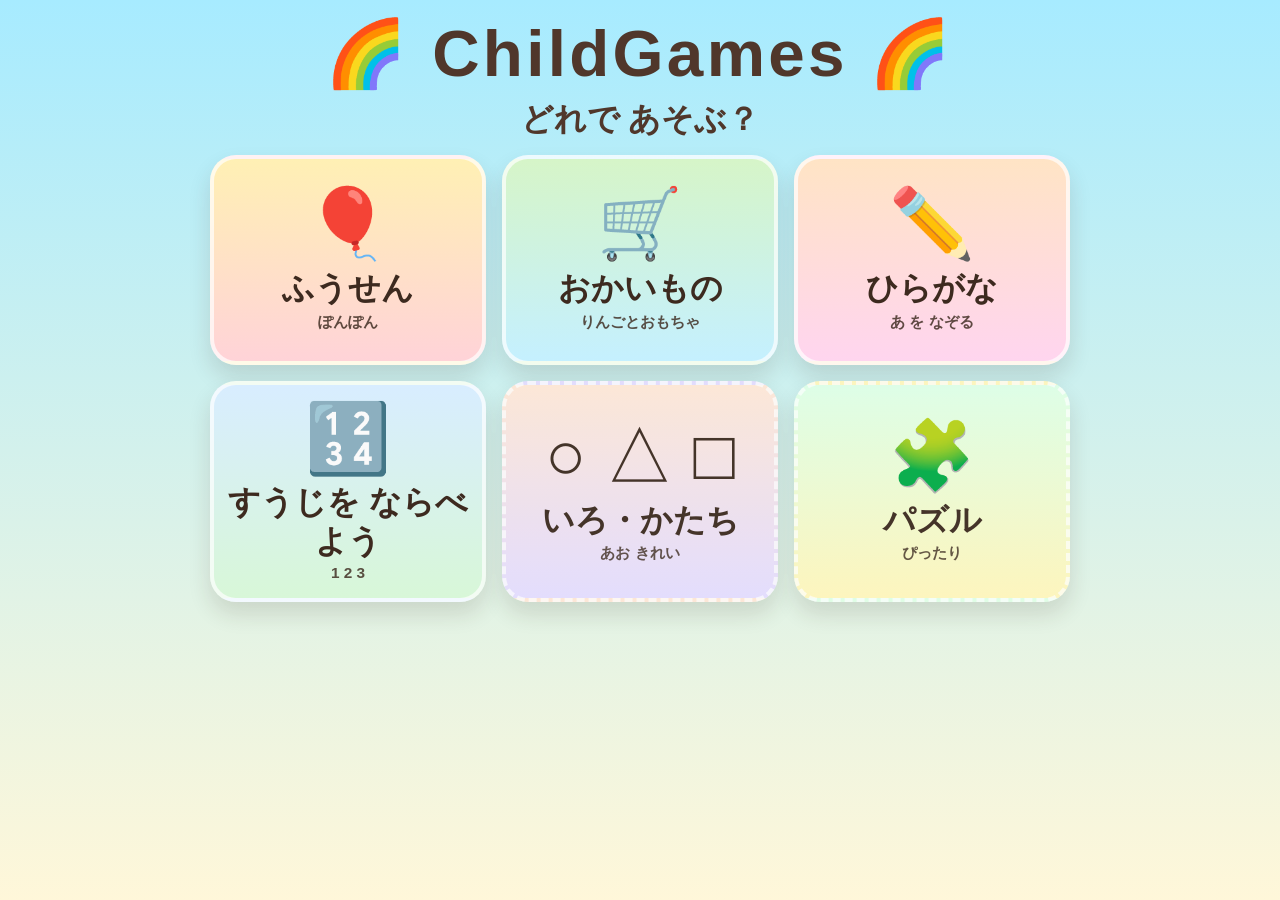
==== commit 521d1a50: "Add numbers ordering game and MP3 audio flow" ====
--- a/index.html
+++ b/index.html
@@ -208,11 +208,11 @@
           <span class="card-sub">あ を なぞる</span>
         </a>
 
-        <div class="card card--number card--future" aria-label="すうじゲーム">
+        <a class="card card--number" href="games/numbers.html" aria-label="すうじをならべよう">
           <span class="card-art" aria-hidden="true">🔢</span>
-          <span class="card-title">すうじ</span>
+          <span class="card-title">すうじを ならべよう</span>
           <span class="card-sub">1 2 3</span>
-        </div>
+        </a>
 
         <div class="card card--color card--future" aria-label="いろとかたちゲーム">
           <span class="card-art" aria-hidden="true">○ △ □</span>
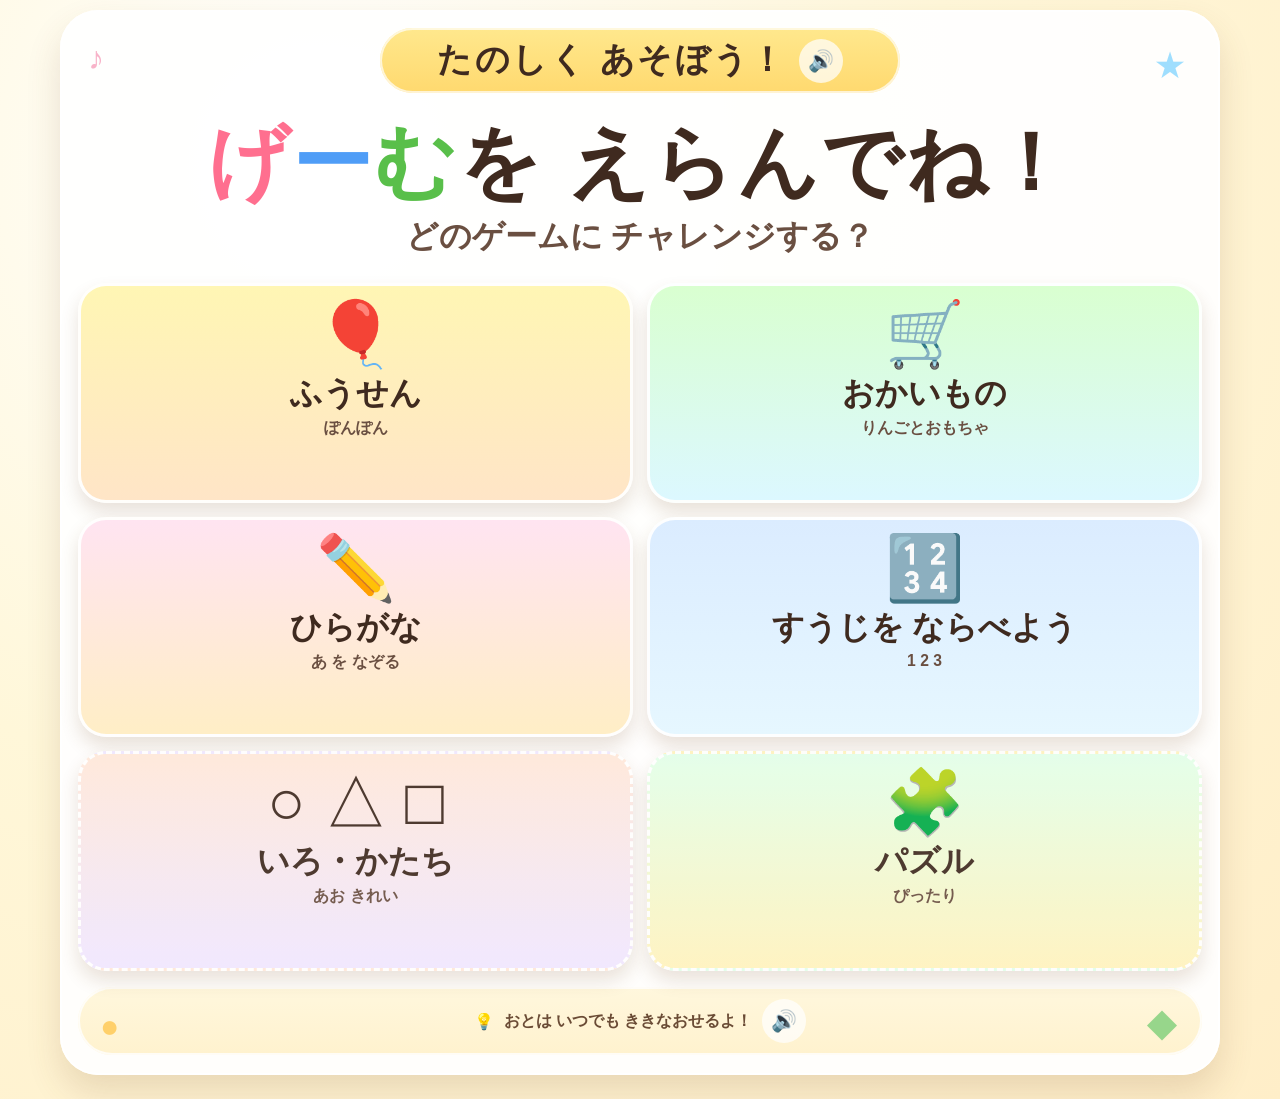
==== commit efbcca69: "Update number game selection screen Co-authored-by: Copilot <223556219+Copilot@users.noreply.github." ====
--- a/index.html
+++ b/index.html
@@ -6,187 +6,247 @@
     <title>ChildGames - ゲームを選ぶ</title>
     <style>
       :root {
-        --sky: #8fe3ff;
-        --sky-strong: #68d1ff;
-        --sun: #ffe77a;
-        --pink: #ff8bb8;
-        --peach: #ffc98d;
-        --purple: #c7a2ff;
-        --green: #8fe5b5;
-        --mint: #d9fff0;
-        --text: #50372b;
-        --card-text: #3d2a1f;
-        --shadow: rgba(61, 42, 31, 0.14);
+        --paper: rgba(255, 255, 255, 0.94);
+        --text: #3f2a1f;
+        --sub: #6a4f41;
+        --green: #59bf4a;
+        --blue: #4f9df7;
+        --pink: #ff6f8f;
+        --orange: #ffb13b;
+        --shadow: rgba(120, 72, 37, 0.16);
       }
 
       * {
         box-sizing: border-box;
       }
 
-      html {
-        overflow-x: hidden;
-      }
-
       body {
         margin: 0;
-        min-height: 100vh;
+        min-height: 100dvh;
         font-family: "Hiragino Kaku Gothic Pro", "Yu Gothic", "Arial", sans-serif;
-        background: linear-gradient(180deg, #a7ebff 0%, #fff7d9 100%);
+        background: radial-gradient(circle at 25% 15%, #ffffff 0%, #fff7d9 48%, #ffeec8 100%);
         color: var(--text);
-        overflow-x: hidden;
-      }
-
-      a {
-        color: inherit;
+        overflow: hidden auto;
       }
 
       .page-shell {
-        width: min(980px, calc(100% - 20px));
+        position: relative;
+        width: min(1160px, calc(100% - 24px));
+        margin: 10px auto 24px;
+        padding: 18px 18px 20px;
+        border-radius: 38px;
+        background: var(--paper);
+        box-shadow: 0 18px 34px var(--shadow), inset 0 0 0 2px rgba(255, 255, 255, 0.95);
+      }
+
+      .float-shape {
+        position: absolute;
+        font-size: clamp(1.2rem, 3vw, 2rem);
+        opacity: 0.8;
+        pointer-events: none;
+      }
+
+      .shape-a { left: 28px; top: 30px; color: #f7a1bc; }
+      .shape-b { right: 34px; top: 34px; color: #88d7ff; }
+      .shape-c { left: 40px; bottom: 30px; color: #ffc851; }
+      .shape-d { right: 42px; bottom: 26px; color: #7ecf79; }
+
+      .top-voice {
+        width: min(520px, 100%);
         margin: 0 auto;
-        padding: 18px 0 28px;
-      }
-
-      .topbar {
+        padding: 10px 14px;
+        border-radius: 999px;
+        background: linear-gradient(180deg, #ffe88d, #ffd96f);
+        box-shadow: inset 0 0 0 2px rgba(255, 255, 255, 0.7);
+        display: flex;
+        align-items: center;
+        justify-content: center;
+        gap: 12px;
+      }
+
+      .voice-btn {
+        border: none;
+        background: rgba(255, 255, 255, 0.72);
+        color: #7f5a2f;
+        width: 44px;
+        height: 44px;
+        border-radius: 999px;
+        font-size: 1.3rem;
+        font-weight: 900;
+        cursor: pointer;
+      }
+
+      .voice-btn:active {
+        transform: translateY(1px) scale(0.97);
+      }
+
+      .top-voice-text {
+        margin: 0;
+        font-size: clamp(1.3rem, 3.4vw, 2.1rem);
+        font-weight: 900;
+        letter-spacing: 0.08em;
+      }
+
+      .hero {
         text-align: center;
-        margin-bottom: 16px;
-      }
-
-      .brand {
+        padding: 10px 0 4px;
+      }
+
+      .title {
+        margin: 16px 0 8px;
+        font-size: clamp(2.1rem, 7.6vw, 5rem);
+        line-height: 1.1;
+        letter-spacing: 0.03em;
+        font-weight: 900;
+      }
+
+      .title .green { color: var(--green); }
+      .title .blue { color: var(--blue); }
+      .title .pink { color: var(--pink); }
+
+      .lead {
         margin: 0;
-        font-size: clamp(2.2rem, 7vw, 4.1rem);
-        line-height: 1.1;
-        letter-spacing: 0.05em;
-        font-weight: 900;
-      }
-
-      .lead {
-        margin: 10px 0 0;
-        font-size: clamp(1.2rem, 4vw, 2rem);
-        line-height: 1.2;
+        font-size: clamp(1.1rem, 3vw, 2rem);
         font-weight: 800;
+        color: var(--sub);
       }
 
       .game-grid {
         display: grid;
-        grid-template-columns: repeat(3, minmax(0, 1fr));
-        gap: 16px;
-        width: min(100%, 860px);
-        margin: 0 auto;
+        grid-template-columns: repeat(2, minmax(0, 1fr));
+        gap: 14px;
+        margin-top: 20px;
       }
 
       .card {
-        position: relative;
         display: flex;
         flex-direction: column;
         align-items: center;
-        justify-content: center;
-        min-height: 210px;
-        padding: 20px 12px 16px;
-        border: 4px solid rgba(255, 255, 255, 0.7);
-        border-radius: 26px;
-        box-shadow: 0 12px 22px var(--shadow);
+        min-height: 220px;
+        padding: 16px 14px 14px;
+        border: 3px solid rgba(255, 255, 255, 0.95);
+        border-radius: 28px;
+        box-shadow: 0 10px 18px var(--shadow);
         text-align: center;
         text-decoration: none;
-        color: var(--card-text);
+        color: var(--text);
         transform: translateY(0);
-        transition: transform 0.12s ease, box-shadow 0.12s ease;
+        transition: transform 0.12s ease, box-shadow 0.12s ease, filter 0.12s ease;
         touch-action: manipulation;
         user-select: none;
       }
 
       .card:active {
-        transform: translateY(2px) scale(0.98);
+        transform: translateY(2px) scale(0.985);
       }
 
       .card--balloon {
-        background: linear-gradient(180deg, #fff0b4 0%, #ffd3d8 100%);
+        background: linear-gradient(180deg, #fff6b4, #ffe5c7);
       }
 
       .card--shopping {
-        background: linear-gradient(180deg, #d6f5c8 0%, #c5f0ff 100%);
+        background: linear-gradient(180deg, #d9ffd0, #dcf8ff);
       }
 
       .card--hiragana {
-        background: linear-gradient(180deg, #ffe4c5 0%, #ffd5ef 100%);
+        background: linear-gradient(180deg, #ffe4f1, #ffeec6);
       }
 
       .card--number {
-        background: linear-gradient(180deg, #d8edff 0%, #d8f7d8 100%);
+        background: linear-gradient(180deg, #dbecff, #e6f7ff);
       }
 
       .card--color {
-        background: linear-gradient(180deg, #ffe7d6 0%, #e4dcff 100%);
+        background: linear-gradient(180deg, #ffe8d9, #f0e7ff);
       }
 
       .card--puzzle {
-        background: linear-gradient(180deg, #dfffe7 0%, #fff6bc 100%);
+        background: linear-gradient(180deg, #e2ffe9, #fff3be);
       }
 
       .card--future {
-        opacity: 0.95;
+        opacity: 0.92;
         border-style: dashed;
       }
 
       .card-art {
         display: block;
-        font-size: clamp(2.8rem, 7vw, 4.3rem);
+        font-size: clamp(2.6rem, 7vw, 4rem);
         line-height: 1;
-        margin-bottom: 10px;
+        margin-bottom: 8px;
       }
 
       .card-title {
         display: block;
-        font-size: clamp(1.3rem, 3vw, 2rem);
+        font-size: clamp(1.25rem, 3.2vw, 2rem);
         font-weight: 900;
         line-height: 1.2;
       }
 
       .card-sub {
         display: block;
-        margin-top: 4px;
-        font-size: clamp(0.72rem, 2vw, 0.96rem);
+        margin-top: 6px;
+        font-size: clamp(0.78rem, 2vw, 0.98rem);
         font-weight: 700;
-        opacity: 0.82;
+        color: var(--sub);
+      }
+
+      .bottom-voice {
+        margin-top: 16px;
+        border-radius: 999px;
+        padding: 12px 16px;
+        background: linear-gradient(180deg, #fff7dd, #fff2ce);
+        box-shadow: inset 0 0 0 2px rgba(255, 255, 255, 0.8);
+        display: flex;
+        align-items: center;
+        justify-content: center;
+        gap: 10px;
+        font-weight: 900;
+        color: #6a4b35;
       }
 
       @media (max-width: 640px) {
         .page-shell {
-          width: min(100%, 430px);
-          padding: 12px 10px 20px;
+          width: min(100%, 460px);
+          margin: 0;
+          border-radius: 0;
+          min-height: 100dvh;
+          padding: 12px 10px 18px;
         }
 
         .game-grid {
-          grid-template-columns: repeat(2, minmax(0, 1fr));
+          grid-template-columns: 1fr;
           gap: 12px;
         }
 
         .card {
-          min-height: 166px;
+          min-height: 156px;
           border-radius: 22px;
-          padding: 14px 10px 12px;
+          padding: 12px 10px 10px;
           border-width: 3px;
         }
 
-        .card-art {
-          font-size: clamp(2.3rem, 10vw, 3.2rem);
-          margin-bottom: 8px;
-        }
-
-        .card-title {
-          font-size: clamp(1.05rem, 5vw, 1.5rem);
-        }
-
-        .card-sub {
-          font-size: 0.72rem;
+        .float-shape {
+          display: none;
         }
       }
     </style>
   </head>
   <body>
     <div class="page-shell">
-      <header class="topbar">
-        <h1 class="brand">🌈 ChildGames 🌈</h1>
-        <p class="lead">どれで あそぶ？</p>
+      <span class="float-shape shape-a" aria-hidden="true">♪</span>
+      <span class="float-shape shape-b" aria-hidden="true">★</span>
+      <span class="float-shape shape-c" aria-hidden="true">●</span>
+      <span class="float-shape shape-d" aria-hidden="true">◆</span>
+
+      <div class="top-voice">
+        <p class="top-voice-text">たのしく あそぼう！</p>
+        <button id="topVoiceBtn" class="voice-btn" type="button" aria-label="トップ音声を再生">🔊</button>
+      </div>
+
+      <header class="hero">
+        <h1 class="title"><span class="pink">げ</span><span class="blue">ー</span><span class="green">む</span>を えらんでね！</h1>
+        <p class="lead">どのゲームに チャレンジする？</p>
       </header>
 
       <main class="game-grid" aria-label="ゲーム一覧">
@@ -226,6 +286,43 @@
           <span class="card-sub">ぴったり</span>
         </div>
       </main>
+
+      <div class="bottom-voice">
+        <span aria-hidden="true">💡</span>
+        <span>おとは いつでも ききなおせるよ！</span>
+        <button id="bottomVoiceBtn" class="voice-btn" type="button" aria-label="トップ音声を再生">🔊</button>
+      </div>
     </div>
+
+    <script>
+      (() => {
+        const topAudio = new Audio('games/sounds/Top.mp3');
+        topAudio.preload = 'auto';
+
+        const playTopAudio = () => {
+          topAudio.currentTime = 0;
+          topAudio.play().catch(() => {});
+        };
+
+        const unlockPlayback = () => {
+          if (topAudio.paused) {
+            playTopAudio();
+          }
+          document.removeEventListener('pointerdown', unlockPlayback);
+          document.removeEventListener('keydown', unlockPlayback);
+        };
+
+        document.getElementById('topVoiceBtn').addEventListener('click', playTopAudio);
+        document.getElementById('bottomVoiceBtn').addEventListener('click', playTopAudio);
+        document.addEventListener('pointerdown', unlockPlayback);
+        document.addEventListener('keydown', unlockPlayback);
+
+        if (document.readyState === 'loading') {
+          document.addEventListener('DOMContentLoaded', playTopAudio, { once: true });
+          return;
+        }
+        playTopAudio();
+      })();
+    </script>
   </body>
 </html>
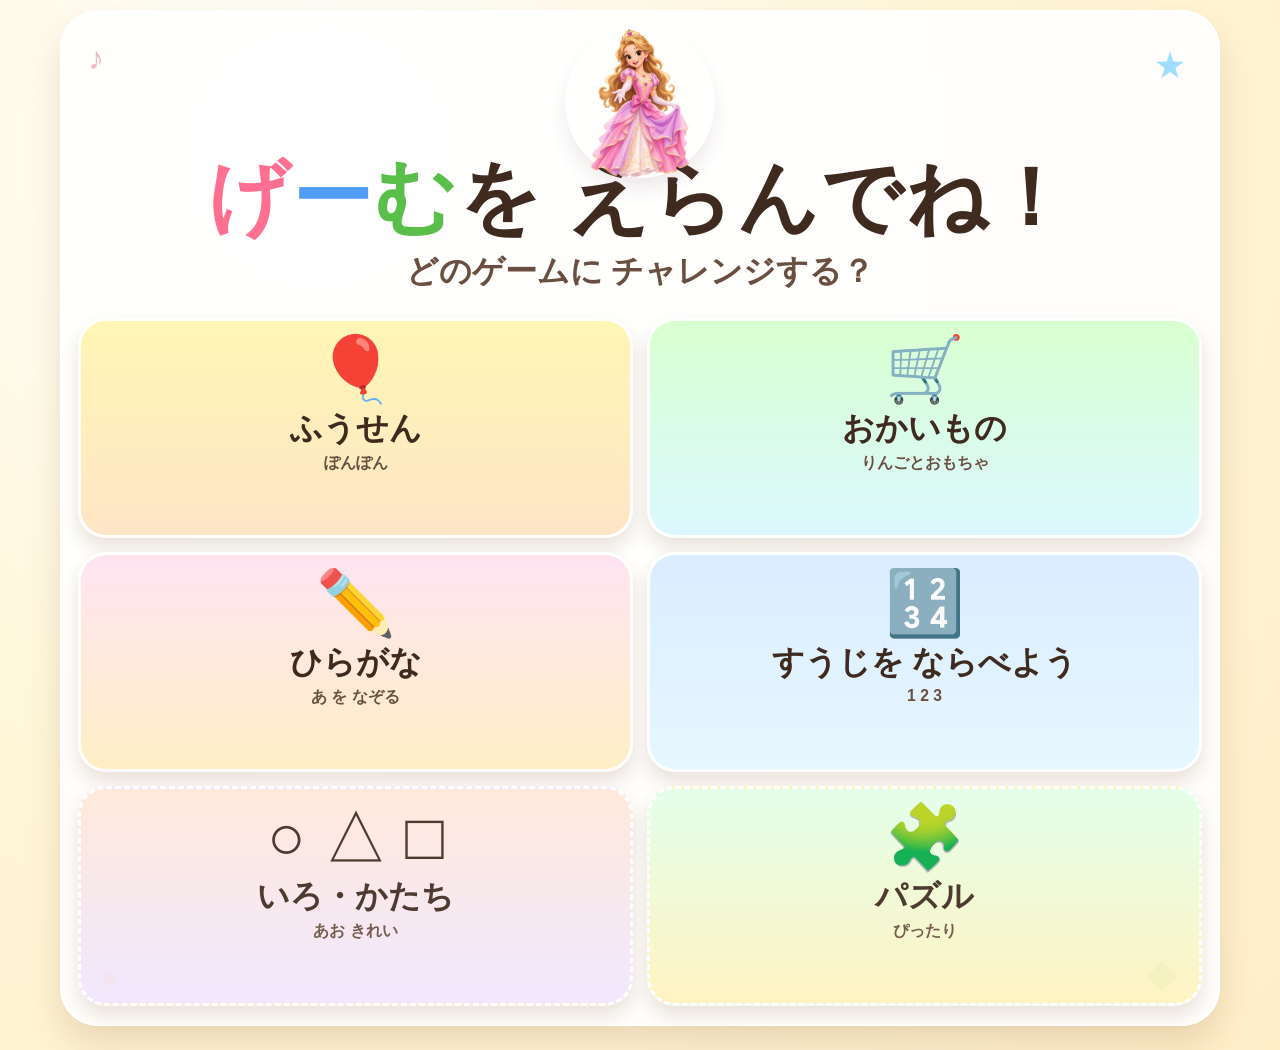
==== commit 69b3cf48: "Update princess-themed game screens Co-authored-by: Copilot <223556219+Copilot@users.noreply.github." ====
--- a/index.html
+++ b/index.html
@@ -51,45 +51,43 @@
       .shape-c { left: 40px; bottom: 30px; color: #ffc851; }
       .shape-d { right: 42px; bottom: 26px; color: #7ecf79; }
 
-      .top-voice {
-        width: min(520px, 100%);
-        margin: 0 auto;
-        padding: 10px 14px;
-        border-radius: 999px;
-        background: linear-gradient(180deg, #ffe88d, #ffd96f);
-        box-shadow: inset 0 0 0 2px rgba(255, 255, 255, 0.7);
-        display: flex;
-        align-items: center;
-        justify-content: center;
-        gap: 12px;
-      }
-
-      .voice-btn {
+      .princess-wrap {
+        position: absolute;
+        left: 50%;
+        top: 18px;
+        transform: translateX(-50%);
+        width: 150px;
+        height: 150px;
+        z-index: 2;
+      }
+
+      .princess-button {
+        width: 100%;
+        height: 100%;
         border: none;
-        background: rgba(255, 255, 255, 0.72);
-        color: #7f5a2f;
-        width: 44px;
-        height: 44px;
-        border-radius: 999px;
-        font-size: 1.3rem;
-        font-weight: 900;
+        background: transparent;
+        padding: 0;
         cursor: pointer;
-      }
-
-      .voice-btn:active {
-        transform: translateY(1px) scale(0.97);
-      }
-
-      .top-voice-text {
-        margin: 0;
-        font-size: clamp(1.3rem, 3.4vw, 2.1rem);
-        font-weight: 900;
-        letter-spacing: 0.08em;
+        display: block;
+        border-radius: 50%;
+        box-shadow: 0 12px 18px rgba(126, 82, 98, 0.12);
+      }
+
+      .princess-button img {
+        display: block;
+        width: 100%;
+        height: 100%;
+        object-fit: contain;
+        pointer-events: none;
+      }
+
+      .princess-button:active {
+        transform: scale(0.97);
       }
 
       .hero {
         text-align: center;
-        padding: 10px 0 4px;
+        padding: 110px 0 4px;
       }
 
       .title {
@@ -191,39 +189,64 @@
         color: var(--sub);
       }
 
-      .bottom-voice {
-        margin-top: 16px;
-        border-radius: 999px;
-        padding: 12px 16px;
-        background: linear-gradient(180deg, #fff7dd, #fff2ce);
-        box-shadow: inset 0 0 0 2px rgba(255, 255, 255, 0.8);
-        display: flex;
-        align-items: center;
-        justify-content: center;
-        gap: 10px;
-        font-weight: 900;
-        color: #6a4b35;
-      }
-
       @media (max-width: 640px) {
+        body {
+          overflow-x: hidden;
+        }
+
         .page-shell {
-          width: min(100%, 460px);
-          margin: 0;
-          border-radius: 0;
-          min-height: 100dvh;
-          padding: 12px 10px 18px;
+          width: calc(100% - 8px);
+          margin: 0 auto;
+          border-radius: 20px;
+          min-height: auto;
+          padding: 8px 8px 10px;
+        }
+
+        .princess-wrap {
+          width: 96px;
+          height: 96px;
+          left: 50%;
+          top: 6px;
+        }
+
+        .hero {
+          padding: 84px 0 2px;
+        }
+
+        .title {
+          margin: 8px 0 4px;
+          font-size: clamp(1.7rem, 7vw, 2.7rem);
+        }
+
+        .lead {
+          font-size: 0.94rem;
         }
 
         .game-grid {
-          grid-template-columns: 1fr;
-          gap: 12px;
+          grid-template-columns: repeat(2, minmax(0, 1fr));
+          gap: 8px;
+          margin-top: 10px;
         }
 
         .card {
-          min-height: 156px;
-          border-radius: 22px;
-          padding: 12px 10px 10px;
+          min-height: 118px;
+          border-radius: 18px;
+          padding: 8px 6px;
           border-width: 3px;
+        }
+
+        .card-art {
+          font-size: 1.9rem;
+          margin-bottom: 4px;
+        }
+
+        .card-title {
+          font-size: 0.98rem;
+        }
+
+        .card-sub {
+          margin-top: 3px;
+          font-size: 0.7rem;
         }
 
         .float-shape {
@@ -239,9 +262,10 @@
       <span class="float-shape shape-c" aria-hidden="true">●</span>
       <span class="float-shape shape-d" aria-hidden="true">◆</span>
 
-      <div class="top-voice">
-        <p class="top-voice-text">たのしく あそぼう！</p>
-        <button id="topVoiceBtn" class="voice-btn" type="button" aria-label="トップ音声を再生">🔊</button>
+      <div class="princess-wrap">
+        <button id="princessBtn" class="princess-button" type="button" aria-label="音声を再生">
+          <img src="./images/princess1.png" alt="プリンセス" />
+        </button>
       </div>
 
       <header class="hero">
@@ -287,11 +311,6 @@
         </div>
       </main>
 
-      <div class="bottom-voice">
-        <span aria-hidden="true">💡</span>
-        <span>おとは いつでも ききなおせるよ！</span>
-        <button id="bottomVoiceBtn" class="voice-btn" type="button" aria-label="トップ音声を再生">🔊</button>
-      </div>
     </div>
 
     <script>
@@ -304,24 +323,10 @@
           topAudio.play().catch(() => {});
         };
 
-        const unlockPlayback = () => {
-          if (topAudio.paused) {
-            playTopAudio();
-          }
-          document.removeEventListener('pointerdown', unlockPlayback);
-          document.removeEventListener('keydown', unlockPlayback);
-        };
-
-        document.getElementById('topVoiceBtn').addEventListener('click', playTopAudio);
-        document.getElementById('bottomVoiceBtn').addEventListener('click', playTopAudio);
-        document.addEventListener('pointerdown', unlockPlayback);
-        document.addEventListener('keydown', unlockPlayback);
-
-        if (document.readyState === 'loading') {
-          document.addEventListener('DOMContentLoaded', playTopAudio, { once: true });
-          return;
-        }
-        playTopAudio();
+        const princessBtn = document.getElementById('princessBtn');
+        if (princessBtn) {
+          princessBtn.addEventListener('click', playTopAudio);
+        }
       })();
     </script>
   </body>
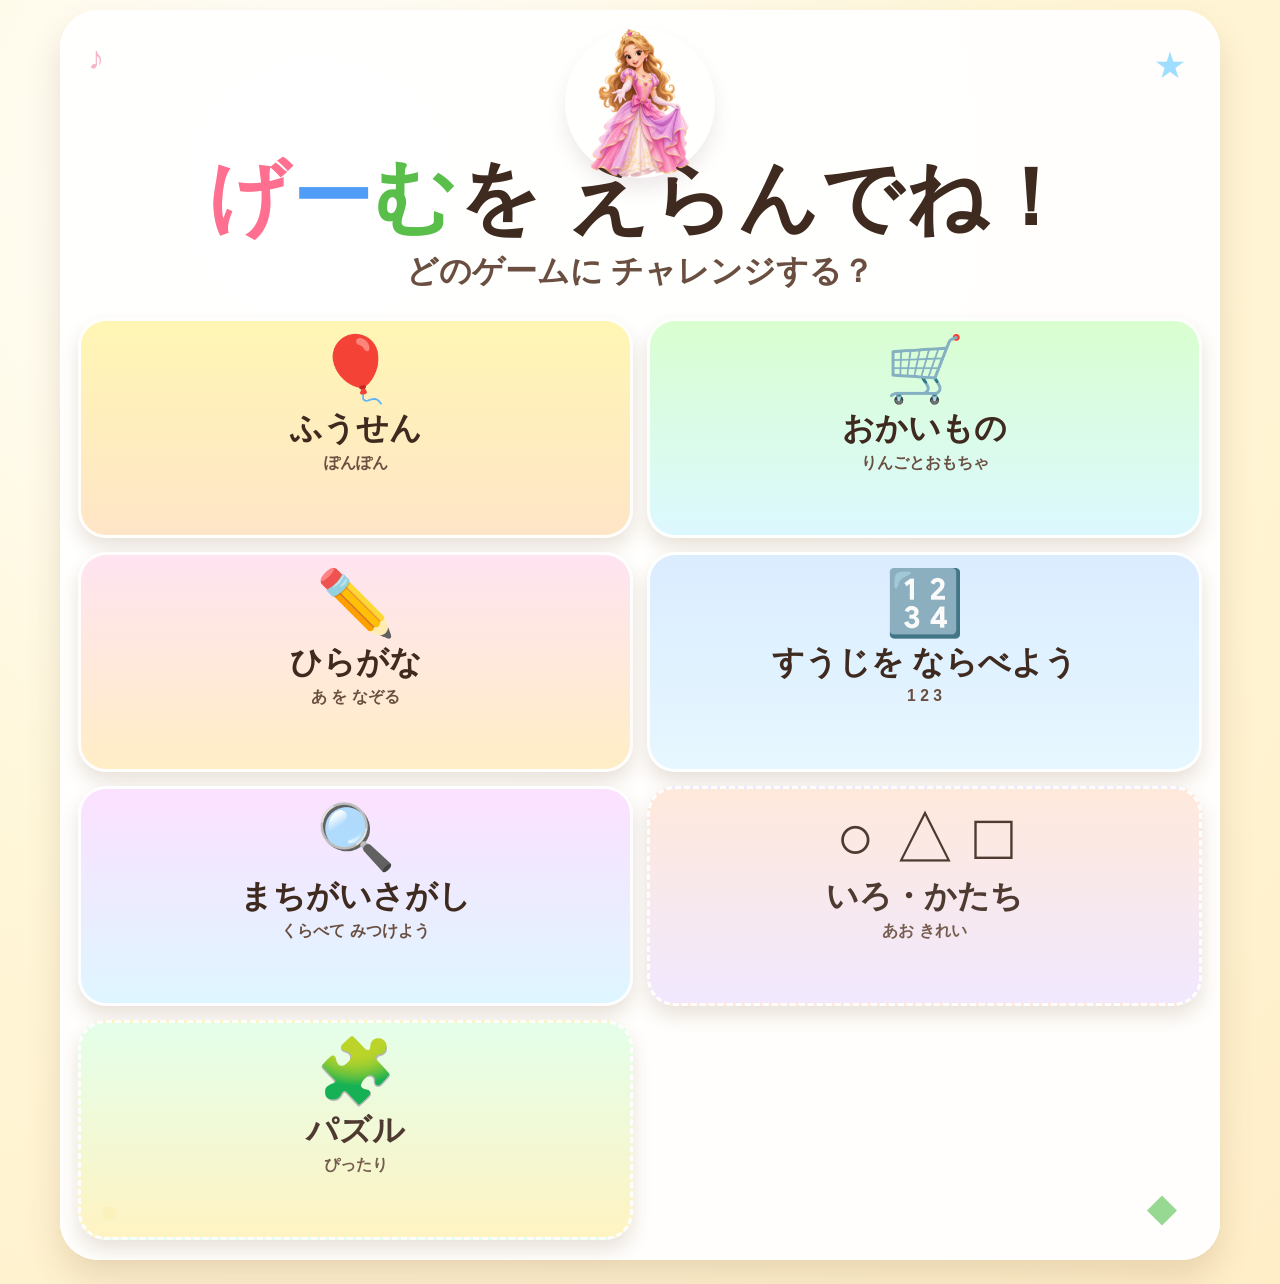
==== commit 07cf0e8d: "Add difference game baseline Co-authored-by: Copilot <223556219+Copilot@users.noreply.github.com>" ====
--- a/index.html
+++ b/index.html
@@ -154,6 +154,10 @@
         background: linear-gradient(180deg, #dbecff, #e6f7ff);
       }
 
+      .card--difference {
+        background: linear-gradient(180deg, #fce1ff, #def6ff);
+      }
+
       .card--color {
         background: linear-gradient(180deg, #ffe8d9, #f0e7ff);
       }
@@ -298,6 +302,12 @@
           <span class="card-sub">1 2 3</span>
         </a>
 
+        <a class="card card--difference" href="games/difference.html" aria-label="まちがいさがし">
+          <span class="card-art" aria-hidden="true">🔍</span>
+          <span class="card-title">まちがいさがし</span>
+          <span class="card-sub">くらべて みつけよう</span>
+        </a>
+
         <div class="card card--color card--future" aria-label="いろとかたちゲーム">
           <span class="card-art" aria-hidden="true">○ △ □</span>
           <span class="card-title">いろ・かたち</span>
